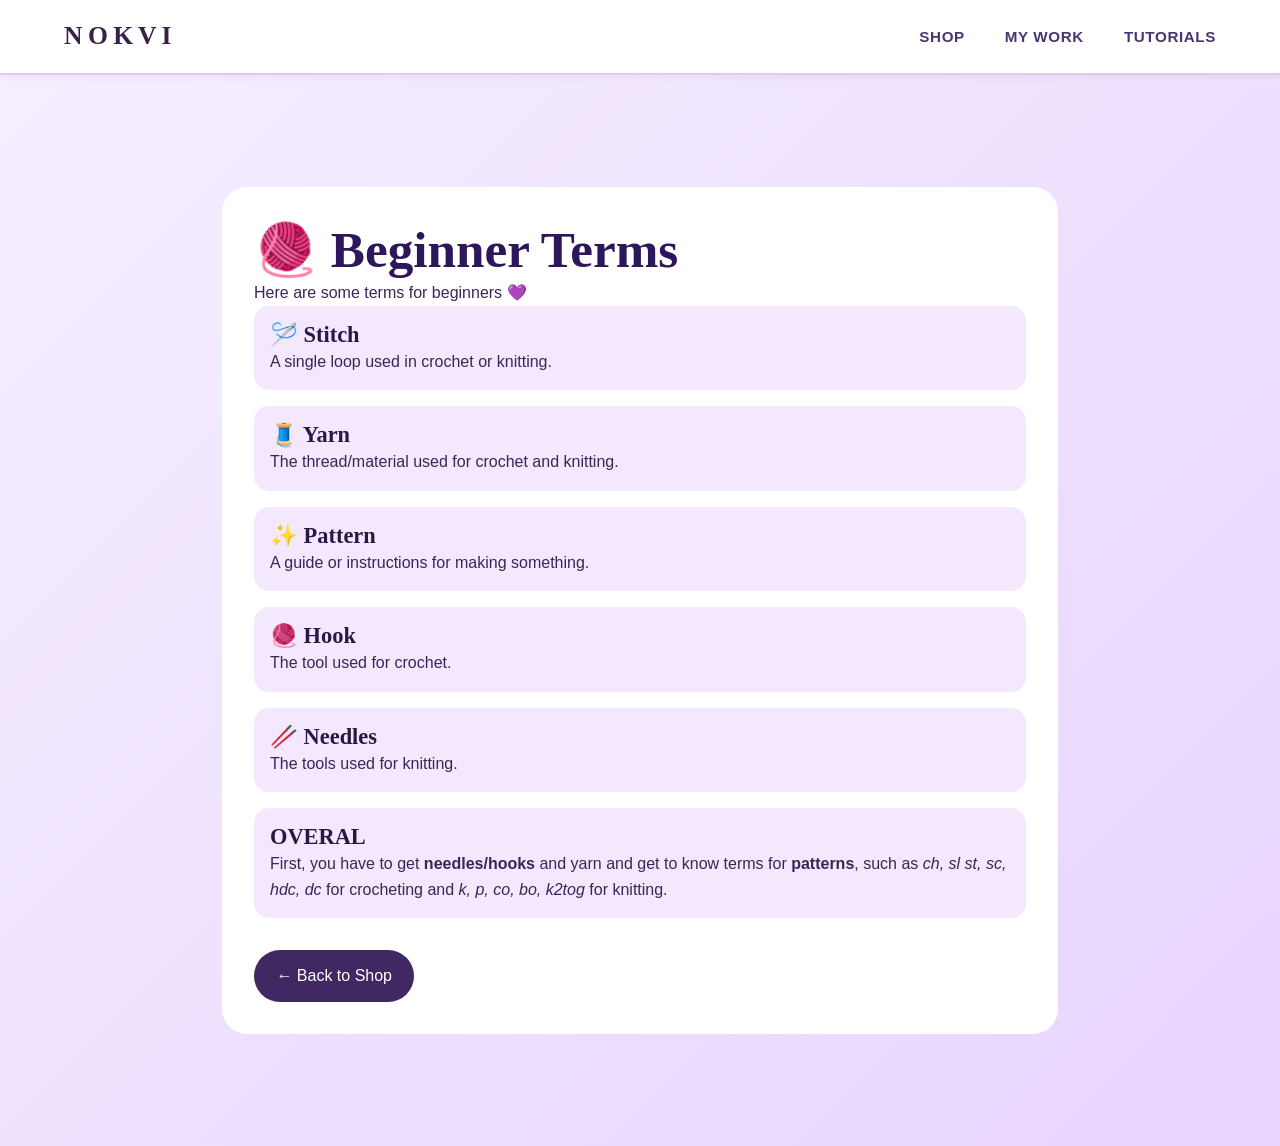
==== begginers.html @ 85344cce "more explaining for beginners" ====
<!DOCTYPE html>
<html lang="en">
<head>
  <meta charset="UTF-8" />
  <meta name="viewport" content="width=device-width, initial-scale=1.0"/>
  <title>Beginners — N O K V I</title>

  <link rel="stylesheet" href="css/style.css">
</head>

<body>

  <!-- HEADER -->
  <header class="site-header">
    <nav class="nav">
      <a href="index.html" class="nav__logo">N O K V I</a>

      <ul class="nav__links">
        <li><a href="index.html">Shop</a></li>
        <li><a href="gallery.html">My Work</a></li>
        <li><a href="tutorials.html">Tutorials</a></li>
      </ul>
    </nav>
  </header>

  <!-- BEGINNER PAGE -->
  <main class="beginner-page">

    <section class="beginner-card">

      <h1 class="beginner-title">🧶 Beginner Terms</h1>

      <p class="beginner-subtitle">
        Here are some terms for beginners 💜
      </p>

      <div class="tip-box">
        <h3>🪡 Stitch</h3>
        <p>A single loop used in crochet or knitting.</p>
      </div>

      <div class="tip-box">
        <h3>🧵 Yarn</h3>
        <p>The thread/material used for crochet and knitting.</p>
      </div>

      <div class="tip-box">
        <h3>✨ Pattern</h3>
        <p>A guide or instructions for making something.</p>
      </div>

      <div class="tip-box">
        <h3>🧶 Hook</h3>
        <p>The tool used for crochet.</p>
      </div>

      <div class="tip-box">
        <h3>🥢 Needles</h3>
        <p>The tools used for knitting.</p>
      </div>

      <div class="tip-box">
          <h3>OVERAL</h3>
<p>First, you have to get <strong>needles/hooks</strong> and yarn and 
  get to know terms for <strong>patterns</strong>, such as 
  <em>ch, sl st, sc, hdc, dc</em> for crocheting 
  and
   <em>k, p, co, bo, k2tog</em> for knitting.</p>
      </div>

      <a href="index.html" class="back-btn">
        ← Back to Shop
      </a>

    </section>

  </main>

</body>
</html>
---- css/style.css ----
/* =============================================
   CSS CUSTOM PROPERTIES
   ============================================= */
:root {
  --color-bg: #f5f0fa;
  --color-surface: #ffffff;

  --color-primary: #38204a;
  --color-primary-light: #4c266a;

  --color-accent: #50296a;
  --color-accent-soft: #efe3ff;

  --color-text: #2b1745;
  --color-text-muted: #4b3571;

  --color-border: #dcccf3;

  --color-success: #5a8a6a;
  --color-error: #b05050;

  --color-tag-bg: #f3e9ff;


  --font-display: 'Playfair Display', Georgia, serif;
  --font-body: 'Lato', 'Helvetica Neue', sans-serif;

  --space-xs: 0.25rem;
  --space-sm: 0.5rem;
  --space-md: 1rem;
  --space-lg: 1.5rem;
  --space-xl: 2.5rem;
  --space-2xl: 4rem;

  --radius-sm: 4px;
  --radius-md: 10px;
  --radius-lg: 20px;
  --radius-full: 999px;

  --shadow-sm: 0 2px 8px rgba(124, 92, 62, 0.08);
  --shadow-md: 0 6px 24px rgba(124, 92, 62, 0.13);
  --shadow-lg: 0 12px 40px rgba(124, 92, 62, 0.18);

  --transition: 0.22s ease;
}

/* =============================================
   RESET & BASE
   ============================================= */
*, *::before, *::after { box-sizing: border-box; margin: 0; padding: 0; }

html { scroll-behavior: smooth; }

body {
  font-family: var(--font-body);
  background: var(--color-bg);
  color: var(--color-text);
  line-height: 1.6;
  min-height: 100vh;
  display: flex;
  flex-direction: column;
}

img { max-width: 100%; height: auto; display: block; }

a { color: var(--color-primary); text-decoration: none; }

ul { list-style: none; }

/* =============================================
   TYPOGRAPHY
   ============================================= */
h1, h2, h3, h4 {
  font-family: var(--font-display);
  font-weight: 700;
  line-height: 1.2;
  color: var(--color-text);
}

h1 { font-size: clamp(2rem, 5vw, 3.2rem); }
h2 { font-size: clamp(1.5rem, 3vw, 2.2rem); }
h3 { font-size: clamp(1.1rem, 2vw, 1.4rem); }

/* =============================================
   HEADER & NAV  (Flexbox)
   ============================================= */
.site-header {
  background: var(--color-surface);
  border-bottom: 2px solid var(--color-border);
  position: sticky;
  top: 0;
  z-index: 100;
  box-shadow: var(--shadow-sm);
}

.nav {
  max-width: 1200px;
  margin: 0 auto;
  padding: var(--space-md) var(--space-lg);
  display: flex;
  align-items: center;
  justify-content: space-between;
  gap: var(--space-md);
}

.nav__logo {
  font-family: var(--font-display);
  font-size: 1.6rem;
  font-weight: 700;
  color: var(--color-primary);
  letter-spacing: -0.5px;
  white-space: nowrap;
}

.nav__logo span {
  color: var(--color-accent);
}

.nav__links {
  display: flex;
  align-items: center;
  gap: var(--space-xl);
}

.nav__links a {
  font-size: 0.95rem;
  font-weight: 600;
  color: var(--color-text-muted);
  letter-spacing: 0.04em;
  text-transform: uppercase;
  transition: color var(--transition);
  position: relative;
}

.nav__links a::after {
  content: '';
  position: absolute;
  bottom: -4px; left: 0; right: 0;
  height: 2px;
  background: var(--color-accent);
  transform: scaleX(0);
  transition: transform var(--transition);
}

.nav__links a:hover,
.nav__links a.active {
  color: var(--color-primary);
}

.nav__links a:hover::after,
.nav__links a.active::after {
  transform: scaleX(1);
}

.nav__cart-btn {
  display: flex;
  align-items: center;
  gap: var(--space-sm);
  background: var(--color-primary);
  color: white !important;
  padding: var(--space-sm) var(--space-lg);
  border-radius: var(--radius-full);
  font-size: 0.9rem;
  font-weight: 700;
  transition: background var(--transition), transform var(--transition);
}

.nav__cart-btn::after { display: none !important; }

.nav__cart-btn:hover {
  background: var(--color-primary-light);
  transform: translateY(-1px);
  color: white !important;
}

.cart-count {
  background: var(--color-accent);
  color: white;
  border-radius: var(--radius-full);
  font-size: 0.75rem;
  font-weight: 700;
  min-width: 20px;
  height: 20px;
  display: inline-flex;
  align-items: center;
  justify-content: center;
  padding: 0 5px;
}

/* Mobile nav hamburger */
.nav__hamburger {
  display: none;
  flex-direction: column;
  gap: 5px;
  background: none;
  border: none;
  cursor: pointer;
  padding: var(--space-sm);
}

.nav__hamburger span {
  display: block;
  width: 24px;
  height: 2px;
  background: var(--color-primary);
  border-radius: 2px;
  transition: var(--transition);
}

/* =============================================
   HERO  (Flexbox)
   ============================================= */
.hero {
  background: linear-gradient(135deg, #fae4fd 0%, #f3d5f5 50%, #e9c4ee 100%);
  padding: var(--space-2xl) var(--space-lg);
  position: relative;
  overflow: hidden;
}

.hero::before {
  content: '🧶';
  position: absolute;
  font-size: 18rem;
  opacity: 0.06;
  right: -2rem;
  top: -2rem;
  line-height: 1;
  pointer-events: none;
}

.hero__inner {
  max-width: 1200px;
  margin: 0 auto;
  display: flex;
  align-items: center;
  gap: var(--space-2xl);
}

.hero__text {
  flex: 1;
  animation: fadeUp 0.7s ease both;
}

.hero__badge {
  display: inline-block;
  background: var(--color-accent-soft);
  color: var(--color-primary);
  font-size: 0.8rem;
  font-weight: 700;
  letter-spacing: 0.1em;
  text-transform: uppercase;
  padding: var(--space-xs) var(--space-md);
  border-radius: var(--radius-full);
  margin-bottom: var(--space-md);
  border: 1px solid var(--color-accent);
}

.hero__title {
  margin-bottom: var(--space-md);
}

.hero__title em {
  color: var(--color-accent);
  font-style: italic;
}

.hero__subtitle {
  color: var(--color-text-muted);
  font-size: 1.1rem;
  max-width: 480px;
  margin-bottom: var(--space-xl);
}

.hero__actions {
  display: flex;
  gap: var(--space-md);
  flex-wrap: wrap;
}

.hero__image {
  flex: 0 0 340px;
  animation: fadeUp 0.7s 0.2s ease both;
}

.hero__image-placeholder {
  width: 340px;
  height: 320px;
  background: linear-gradient(135deg, var(--color-accent-soft), #e8c9a8);
  border-radius: var(--radius-lg);
  display: flex;
  flex-direction: column;
  align-items: center;
  justify-content: center;
  font-size: 5rem;
  border: 2px solid var(--color-border);
  gap: var(--space-md);
  box-shadow: var(--shadow-lg);
}
.hero__image-placeholder img {
  width: 100%;
  height: 100%;
  object-fit: cover;
  border-radius: var(--radius-lg);
}
.hero__image-placeholder p {
  font-family: var(--font-display);
  font-size: 0.9rem;
  color: var(--color-primary);
  font-style: italic;
}

/* =============================================
   BUTTONS  (Flexbox)
   ============================================= */
.btn {
  display: inline-flex;
  align-items: center;
  justify-content: center;
  gap: var(--space-sm);
  padding: 0.7rem 1.6rem;
  border-radius: var(--radius-full);
  font-family: var(--font-body);
  font-size: 0.95rem;
  font-weight: 700;
  cursor: pointer;
  border: 2px solid transparent;
  transition: all var(--transition);
  white-space: nowrap;
}

.btn--primary {
  background: var(--color-primary);
  color: white;
  border-color: var(--color-primary);
}

.btn--primary:hover {
  background: var(--color-primary-light);
  border-color: var(--color-primary-light);
  transform: translateY(-2px);
  box-shadow: var(--shadow-md);
}

.btn--outline {
  background: transparent;
  color: var(--color-primary);
  border-color: var(--color-primary);
}

.btn--outline:hover {
  background: var(--color-primary);
  color: white;
  transform: translateY(-2px);
}

.btn--accent {
  background: var(--color-accent);
  color: white;
  border-color: var(--color-accent);
}

.btn--accent:hover {
  background: var(--color-primary);
  border-color: var(--color-primary);
  transform: translateY(-2px);
  box-shadow: var(--shadow-md);
}

.btn--sm {
  padding: 0.4rem 1rem;
  font-size: 0.85rem;
}

.btn--full { width: 100%; }

/* =============================================
   SECTION WRAPPER
   ============================================= */
.section {
  padding: var(--space-2xl) var(--space-lg);
  max-width: 1200px;
  margin: 0 auto;
  width: 100%;
}

.section__header {
  text-align: center;
  margin-bottom: var(--space-xl);
}

.section__header p {
  color: var(--color-text-muted);
  font-size: 1.05rem;
  margin-top: var(--space-sm);
}

/* =============================================
   FILTER BAR  (Flexbox)
   ============================================= */
.filter-bar {
  display: flex;
  align-items: center;
  gap: var(--space-sm);
  flex-wrap: wrap;
  margin-bottom: var(--space-xl);
  justify-content: center;
}

.filter-btn {
  padding: var(--space-sm) var(--space-lg);
  border: 2px solid var(--color-border);
  background: var(--color-surface);
  color: var(--color-text-muted);
  border-radius: var(--radius-full);
  font-size: 0.88rem;
  font-weight: 600;
  cursor: pointer;
  transition: all var(--transition);
  font-family: var(--font-body);
}

.filter-btn:hover,
.filter-btn.active {
  border-color: var(--color-primary);
  background: var(--color-primary);
  color: white;
}

/* =============================================
   PRODUCT GRID  (CSS Grid)
   ============================================= */
.products-grid {
  display: grid;
  grid-template-columns: repeat(auto-fill, minmax(260px, 1fr));
  gap: var(--space-lg);
}

/* =============================================
   PRODUCT CARD  (Flexbox)
   ============================================= */
.product-card {
  background: var(--color-surface);
  border-radius: var(--radius-lg);
  overflow: hidden;
  border: 1px solid var(--color-border);
  box-shadow: var(--shadow-sm);
  transition: transform var(--transition), box-shadow var(--transition);
  display: flex;
  flex-direction: column;
  animation: fadeUp 0.4s ease both;
}

.product-card__image {
  width: 100%;
  height: 240px;
  overflow: hidden;
  border-radius: 20px 20px 0 0;
}

.product-card__image img {
  width: 100%;
  height: 100%;
  object-fit: cover;
  display: block;
}

.product-card:hover {
  transform: translateY(-4px);
  box-shadow: var(--shadow-md);
}

.product-card__image {
  width: 100%;
  height: 200px;
  object-fit: cover;
  background: var(--color-accent-soft);
  display: flex;
  align-items: center;
  justify-content: center;
  font-size: 3.5rem;
}

.product-card__body {
  padding: var(--space-md) var(--space-lg);
  flex: 1;
  display: flex;
  flex-direction: column;
  gap: var(--space-sm);
}

.product-card__tags {
  display: flex;
  gap: var(--space-xs);
  flex-wrap: wrap;
}

.tag {
  background: var(--color-tag-bg);
  color: var(--color-primary);
  font-size: 0.72rem;
  font-weight: 700;
  letter-spacing: 0.06em;
  text-transform: uppercase;
  padding: 2px 10px;
  border-radius: var(--radius-full);
  border: 1px solid var(--color-border);
}

.product-card__name {
  font-family: var(--font-display);
  font-size: 1.1rem;
  font-weight: 700;
  color: var(--color-text);
}

.product-card__desc {
  font-size: 0.88rem;
  color: var(--color-text-muted);
  flex: 1;
}

.product-card__footer {
  display: flex;
  align-items: center;
  justify-content: space-between;
  gap: var(--space-sm);
  margin-top: var(--space-sm);
  padding-top: var(--space-sm);
  border-top: 1px solid var(--color-border);
}

.product-card__price {
  font-family: var(--font-display);
  font-size: 1.3rem;
  font-weight: 700;
  color: var(--color-primary);
}
/* BEGGINERS */
.beginner-float {
  position: fixed;
  top: 120px;
  left: 30px;
  z-index: 999;
}

.beginner-float__card {
  display: flex;
  align-items: center;
  gap: 14px;

  background: rgb(152, 190, 152);

  color: white;
  text-decoration: none;

  padding: 1rem 1.2rem;

  border-radius: 20px;

  box-shadow:
    0 10px 30px rgba(91,45,130,0.25);

  transition:
    transform 0.25s ease,
    box-shadow 0.25s ease;

  width: 260px;
}

.beginner-float__card:hover {
  transform: translateY(-4px);

  box-shadow:
    0 15px 40px rgba(91,45,130,0.35);
}

.beginner-float__icon {
  font-size: 2rem;
}

.beginner-float__small {
  margin: 0;
  font-size: 0.8rem;
  opacity: 0.85;
}

.beginner-float__title {
  margin: 0;
  font-size: 1rem;
  font-weight: 700;
}


/* BEGINNERS PAGE */

body {
  background: linear-gradient(135deg, #f6efff, #e7d4ff);
  font-family: Arial, sans-serif;
  color: #3d2457;
}

.beginner-page {
  max-width: 900px;
  margin: 80px auto;
  padding: 2rem;
}

.beginner-card {
  background: white;
  border-radius: 25px;
  padding: 2rem;
}

.beginner-title {
  color: #2e165b;
}

.tip-box {
  background: #f4e8ff;
  padding: 1rem;
  border-radius: 15px;
  margin-bottom: 1rem;
}

.back-btn {
  display: inline-block;
  margin-top: 1rem;
  padding: 0.8rem 1.4rem;
  background: #402862;
  color: white;
  text-decoration: none;
  border-radius: 999px;
}
/* mobile */

@media (max-width: 768px) {

  .beginner-float {
    right: 15px;
    top: auto;
    bottom: 20px;
  }

  .beginner-float__card {
    width: 220px;
    padding: 0.9rem;
  }

}
/* =============================================
   CART SIDEBAR
   ============================================= */
.cart-overlay {
  position: fixed;
  inset: 0;
  background: rgba(0,0,0,0.4);
  z-index: 200;
  opacity: 0;
  pointer-events: none;
  transition: opacity var(--transition);
}

.cart-overlay.open { opacity: 1; pointer-events: all; }

.cart-sidebar {
  position: fixed;
  top: 0; right: 0;
  width: min(400px, 100vw);
  height: 100vh;
  background: var(--color-surface);
  z-index: 201;
  box-shadow: var(--shadow-lg);
  display: flex;
  flex-direction: column;
  transform: translateX(100%);
  transition: transform 0.3s ease;
  border-left: 2px solid var(--color-border);
}

.cart-sidebar.open { transform: translateX(0); }

.cart-sidebar__header {
  display: flex;
  align-items: center;
  justify-content: space-between;
  padding: var(--space-lg);
  border-bottom: 2px solid var(--color-border);
}

.cart-sidebar__header h2 {
  font-size: 1.3rem;
}

.cart-close-btn {
  background: none;
  border: none;
  font-size: 1.5rem;
  cursor: pointer;
  color: var(--color-text-muted);
  padding: var(--space-xs);
  border-radius: var(--radius-sm);
  transition: color var(--transition);
}

.cart-close-btn:hover { color: var(--color-primary); }

.cart-items {
  flex: 1;
  overflow-y: auto;
  padding: var(--space-md) var(--space-lg);
  display: flex;
  flex-direction: column;
  gap: var(--space-md);
}

.cart-empty {
  text-align: center;
  color: var(--color-text-muted);
  padding: var(--space-2xl) 0;
  font-style: italic;
  font-family: var(--font-display);
  font-size: 1.1rem;
}

.cart-item {
  display: flex;
  align-items: center;
  gap: var(--space-md);
  padding: var(--space-md);
  border: 1px solid var(--color-border);
  border-radius: var(--radius-md);
  background: var(--color-bg);
}

.cart-item__emoji { font-size: 2rem; }

.cart-item__info { flex: 1; }

.cart-item__name {
  font-weight: 700;
  font-size: 0.95rem;
  font-family: var(--font-display);
}

.cart-item__price {
  color: var(--color-accent);
  font-weight: 700;
  font-size: 0.9rem;
}

.cart-item__remove {
  background: none;
  border: none;
  cursor: pointer;
  color: var(--color-error);
  font-size: 1.1rem;
  padding: var(--space-xs);
  border-radius: var(--radius-sm);
  transition: background var(--transition);
}

.cart-item__remove:hover { background: #fdeaea; }

.cart-sidebar__footer {
  padding: var(--space-lg);
  border-top: 2px solid var(--color-border);
  display: flex;
  flex-direction: column;
  gap: var(--space-md);
}

.cart-total {
  display: flex;
  justify-content: space-between;
  font-family: var(--font-display);
  font-size: 1.2rem;
  font-weight: 700;
}

/* =============================================
   GALLERY GRID  (CSS Grid)
   ============================================= */
.gallery-grid {
  display: grid;
  grid-template-columns: repeat(auto-fill, minmax(240px, 1fr));
  gap: var(--space-md);
}

.gallery-card {
  background: var(--color-surface);
  border-radius: var(--radius-lg);
  overflow: hidden;
  border: 1px solid var(--color-border);
  box-shadow: var(--shadow-sm);
  transition: transform var(--transition), box-shadow var(--transition);
  animation: fadeUp 0.4s ease both;
}

.gallery-card:hover {
  transform: translateY(-4px);
  box-shadow: var(--shadow-md);
}

.gallery-card__img {
  width: 100%;
  height: 220px;
  object-fit: cover;
  background: linear-gradient(135deg, var(--color-accent-soft), #e8c9a8);
  display: flex;
  align-items: center;
  justify-content: center;
  font-size: 4rem;
}

.gallery-card__body {
  padding: var(--space-md);
}

.gallery-card__title {
  font-family: var(--font-display);
  font-weight: 700;
  margin-bottom: var(--space-xs);
}

.gallery-card__meta {
  font-size: 0.82rem;
  color: var(--color-text-muted);
}
.price-group-hidden {
  display: none;
}
.form-actions {
  margin-top: 1.5rem;
  display: flex;
  gap: 1rem;
  flex-wrap: wrap;
}

/* =============================================
   UPLOAD FORM
   ============================================= */
.upload-section {
  background: linear-gradient(135deg, #fdf6ee, #f5e8d5);
  border: 2px dashed var(--color-accent);
  border-radius: var(--radius-lg);
  padding: var(--space-xl);
  margin-bottom: var(--space-2xl);
}

.upload-section h2 {
  margin-bottom: var(--space-lg);
  display: flex;
  align-items: center;
  gap: var(--space-sm);
}

.form-grid {
  display: grid;
  grid-template-columns: 1fr 1fr;
  gap: var(--space-md);
}

.form-group {
  display: flex;
  flex-direction: column;
  gap: var(--space-xs);
}

.form-group--full { grid-column: 1 / -1; }

.form-group label {
  font-size: 0.88rem;
  font-weight: 700;
  color: var(--color-text);
  letter-spacing: 0.03em;
}

.form-group input,
.form-group select,
.form-group textarea {
  padding: 0.65rem var(--space-md);
  border: 2px solid var(--color-border);
  border-radius: var(--radius-md);
  font-family: var(--font-body);
  font-size: 0.95rem;
  color: var(--color-text);
  background: var(--color-surface);
  transition: border-color var(--transition), box-shadow var(--transition);
  outline: none;
}

.form-group input:focus,
.form-group select:focus,
.form-group textarea:focus {
  border-color: var(--color-primary);
  box-shadow: 0 0 0 3px rgba(124, 92, 62, 0.12);
}

.form-group input.error,
.form-group select.error,
.form-group textarea.error {
  border-color: var(--color-error);
}

.form-group textarea { resize: vertical; min-height: 100px; }

.form-group--checkbox {
  flex-direction: row;
  align-items: center;
  gap: var(--space-sm);
}

.form-group--checkbox input { width: auto; }

.form-group--checkbox label { font-size: 0.95rem; font-weight: 400; }

.field-error {
  font-size: 0.8rem;
  color: var(--color-error);
  font-weight: 600;
}

.form-feedback {
  padding: var(--space-md);
  border-radius: var(--radius-md);
  font-weight: 700;
  font-size: 0.95rem;
  display: none;
  margin-top: var(--space-md);
}

.form-feedback.success {
  background: #eaf5ec;
  color: var(--color-success);
  border: 1px solid #a8d5b5;
  display: block;
}

.form-feedback.error {
  background: #fdeaea;
  color: var(--color-error);
  border: 1px solid #f0b8b8;
  display: block;
}

.gallery-card__img img {
  width: 100%;
  height: 100%;
  object-fit: cover;
  border-radius: var(--radius-lg);
}
/* =============================================
   TUTORIALS PAGE
   ============================================= */
.search-bar {
  display: flex;
  gap: var(--space-md);
  align-items: center;
  max-width: 560px;
  margin: 0 auto var(--space-xl);
}

.search-bar input {
  flex: 1;
  padding: 0.75rem var(--space-lg);
  border: 2px solid var(--color-border);
  border-radius: var(--radius-full);
  font-size: 1rem;
  font-family: var(--font-body);
  outline: none;
  transition: border-color var(--transition), box-shadow var(--transition);
  background: var(--color-surface);
  color: var(--color-text);
}

.search-bar input:focus {
  border-color: var(--color-primary);
  box-shadow: 0 0 0 3px rgba(124,92,62,0.1);
}

.videos-grid {
  display: grid;
  grid-template-columns: repeat(auto-fill, minmax(300px, 1fr));
  gap: var(--space-lg);
}

.video-card {
  background: var(--color-surface);
  border-radius: var(--radius-lg);
  overflow: hidden;
  border: 1px solid var(--color-border);
  box-shadow: var(--shadow-sm);
  transition: transform var(--transition), box-shadow var(--transition);
  animation: fadeUp 0.4s ease both;
}

.video-card:hover {
  transform: translateY(-4px);
  box-shadow: var(--shadow-md);
}

.video-card__thumb {
  width: 100%;
  height: 180px;
  object-fit: cover;
  background: var(--color-accent-soft);
  display: flex;
  align-items: center;
  justify-content: center;
  font-size: 3rem;
  position: relative;
}

.video-card__thumb img {
  width: 100%;
  height: 100%;
  object-fit: cover;
}

.video-card__play {
  position: absolute;
  inset: 0;
  display: flex;
  align-items: center;
  justify-content: center;
  background: rgba(0,0,0,0.2);
  transition: background var(--transition);
}

.video-card__play-icon {
  width: 52px;
  height: 52px;
  background: rgba(255,255,255,0.92);
  border-radius: 50%;
  display: flex;
  align-items: center;
  justify-content: center;
  font-size: 1.4rem;
  box-shadow: var(--shadow-md);
  transition: transform var(--transition);
}

.video-card:hover .video-card__play { background: rgba(0,0,0,0.35); }
.video-card:hover .video-card__play-icon { transform: scale(1.1); }

.video-card__body {
  padding: var(--space-md) var(--space-lg);
  display: flex;
  flex-direction: column;
  gap: var(--space-xs);
}

.video-card__channel {
  font-size: 0.78rem;
  font-weight: 700;
  color: var(--color-accent);
  letter-spacing: 0.05em;
  text-transform: uppercase;
}

.video-card__title {
  font-family: var(--font-display);
  font-size: 1rem;
  font-weight: 700;
  line-height: 1.3;
}

.video-card__desc {
  font-size: 0.83rem;
  color: var(--color-text-muted);
  display: -webkit-box;
  -webkit-line-clamp: 2;
  -webkit-box-orient: vertical;
  overflow: hidden;
}
/*
.api-banner {
  background: #fff8e8;
  border: 2px solid #f0c060;
  border-radius: 10px;
  padding: 1rem 1.5rem;
  margin-bottom: 1.5rem;
  font-size: 0.93rem;
  display: flex;
  align-items: flex-start;
  gap: 0.75rem;
}*/

/* =============================================
   LOADING & ERROR STATES
   ============================================= */
.loading-state {
  display: none;
  flex-direction: column;
  align-items: center;
  justify-content: center;
  gap: var(--space-md);
  padding: var(--space-2xl) 0;
  color: var(--color-text-muted);
  font-family: var(--font-display);
  font-style: italic;
  font-size: 1.1rem;
}

.loading-state.visible { display: flex; }

.spinner {
  width: 44px;
  height: 44px;
  border: 4px solid var(--color-border);
  border-top-color: var(--color-primary);
  border-radius: 50%;
  animation: spin 0.9s linear infinite;
}

.error-state {
  display: none;
  align-items: center;
  justify-content: center;
  flex-direction: column;
  gap: var(--space-md);
  padding: var(--space-2xl) 0;
  color: var(--color-error);
  text-align: center;
}

.error-state.visible { display: flex; }

.error-state__icon { font-size: 2.5rem; }

/* =============================================
   FOOTER
   ============================================= */
.site-footer {
  background: #2d1837 ;
  color: #c8b8a8;
  padding: var(--space-xl) var(--space-lg);
  margin-top: auto;
}

.footer__inner {
  max-width: 1200px;
  margin: 0 auto;
  display: flex;
  align-items: center;
  justify-content: space-between;
  gap: var(--space-lg);
  flex-wrap: wrap;
}

.footer__logo {
  font-family: var(--font-display);
  font-size: 1.3rem;
  color: #ffffff;
}

.footer__links {
  display: flex;
  gap: var(--space-lg);
}

.footer__links a {
  color: #c8b8a8;
  font-size: 0.9rem;
  transition: color var(--transition);
}

.footer__links a:hover { color: var(--color-accent); }

.footer__copy {
  font-size: 0.82rem;
  opacity: 0.6;
}

/* =============================================
   TOAST NOTIFICATION
   ============================================= */
.toast {
  position: fixed;
  bottom: var(--space-xl);
  right: var(--space-xl);
  background: var(--color-text);
  color: white;
  padding: var(--space-md) var(--space-lg);
  border-radius: var(--radius-md);
  font-size: 0.9rem;
  font-weight: 600;
  box-shadow: var(--shadow-lg);
  z-index: 500;
  transform: translateY(80px);
  opacity: 0;
  transition: transform 0.3s ease, opacity 0.3s ease;
  max-width: 300px;
}

.toast.show {
  transform: translateY(0);
  opacity: 1;
}

.toast.success { background: var(--color-success); }
.toast.error { background: var(--color-error); }

/* =============================================
   CATEGORY SECTION LABEL
   ============================================= */
.category-label {
  font-family: var(--font-display);
  font-size: 1.5rem;
  color: var(--color-primary);
  margin-bottom: var(--space-md);
  padding-bottom: var(--space-sm);
  border-bottom: 2px solid var(--color-border);
  display: flex;
  align-items: center;
  gap: var(--space-sm);
}

/* =============================================
   ANIMATIONS
   ============================================= */
@keyframes fadeUp {
  from { opacity: 0; transform: translateY(18px); }
  to   { opacity: 1; transform: translateY(0); }
}

@keyframes spin {
  to { transform: rotate(360deg); }
}

/* =============================================
   RESPONSIVE  — Tablet  ≤ 900px
   ============================================= */
@media (max-width: 900px) {
  .hero__image { display: none; }

  .hero__inner { flex-direction: column; text-align: center; }

  .hero__subtitle { max-width: 100%; }

  .hero__actions { justify-content: center; }

  .form-grid { grid-template-columns: 1fr; }
}

/* =============================================r
   RESPONSIVE  — Mobile  ≤ 600px
   ============================================= */
@media (max-width: 600px) {
  .nav__links { display: none; }
  .nav__links.open {
    display: flex;
    flex-direction: column;
    position: absolute;
    top: 64px; left: 0; right: 0;
    background: var(--color-surface);
    padding: var(--space-lg);
    border-bottom: 2px solid var(--color-border);
    gap: var(--space-lg);
    z-index: 99;
    box-shadow: var(--shadow-md);
  }

  .nav__hamburger { display: flex; }

  .nav__cart-btn span:first-child { display: none; }

  .products-grid { grid-template-columns: 1fr; }

  .gallery-grid { grid-template-columns: 1fr 1fr; }

  .videos-grid { grid-template-columns: 1fr; }

  .hero { padding: var(--space-xl) var(--space-md); }

  .section { padding: var(--space-xl) var(--space-md); }

  .search-bar { flex-direction: column; }

  .search-bar input { width: 100%; }

  .footer__inner { flex-direction: column; text-align: center; }

  .footer__links { justify-content: center; }

  .filter-bar { justify-content: flex-start; overflow-x: auto; flex-wrap: nowrap; padding-bottom: var(--space-sm); }
}
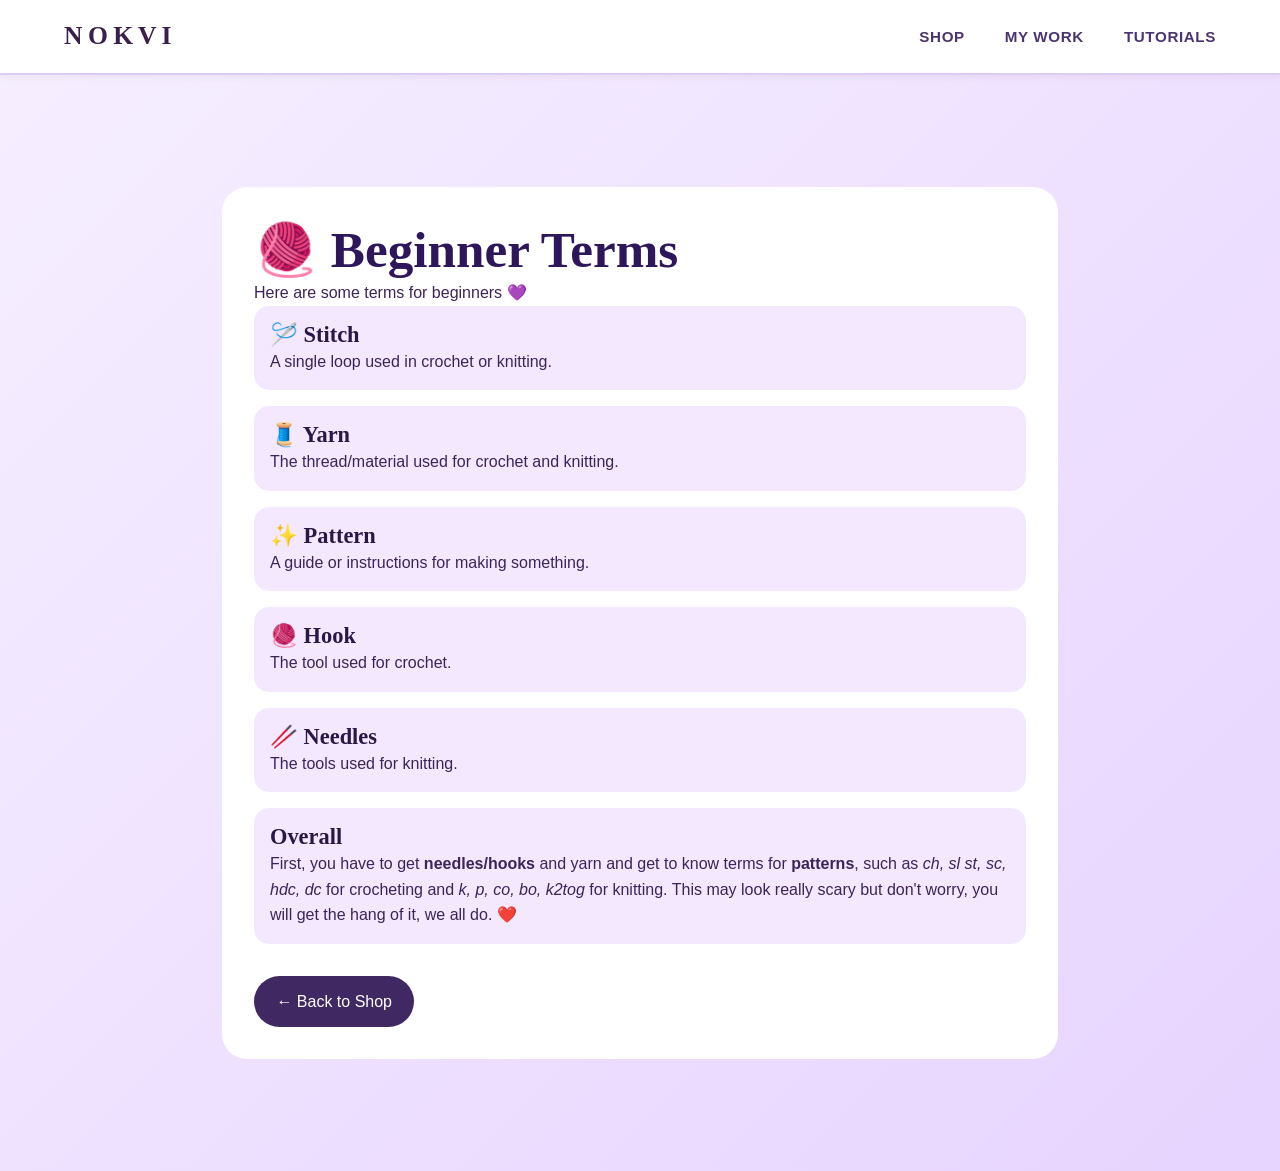
==== commit 50c2be80: "more text" ====
--- a/begginers.html
+++ b/begginers.html
@@ -60,13 +60,16 @@
       </div>
 
       <div class="tip-box">
-          <h3>OVERAL</h3>
-<p>First, you have to get <strong>needles/hooks</strong> and yarn and 
-  get to know terms for <strong>patterns</strong>, such as 
-  <em>ch, sl st, sc, hdc, dc</em> for crocheting 
-  and
-   <em>k, p, co, bo, k2tog</em> for knitting.</p>
-      </div>
+  <h3>Overall</h3>
+  <p>
+    First, you have to get <strong>needles/hooks</strong> and yarn and
+     get to know terms for <strong>patterns</strong>, such as
+      <em>ch, sl st, sc, hdc, dc</em> for crocheting and 
+      <em>k, p, co, bo, k2tog</em> for knitting. 
+      This may look really scary but don't worry, 
+      you will get the hang of it, we all do. ❤️
+  </p>
+</div>
 
       <a href="index.html" class="back-btn">
         ← Back to Shop
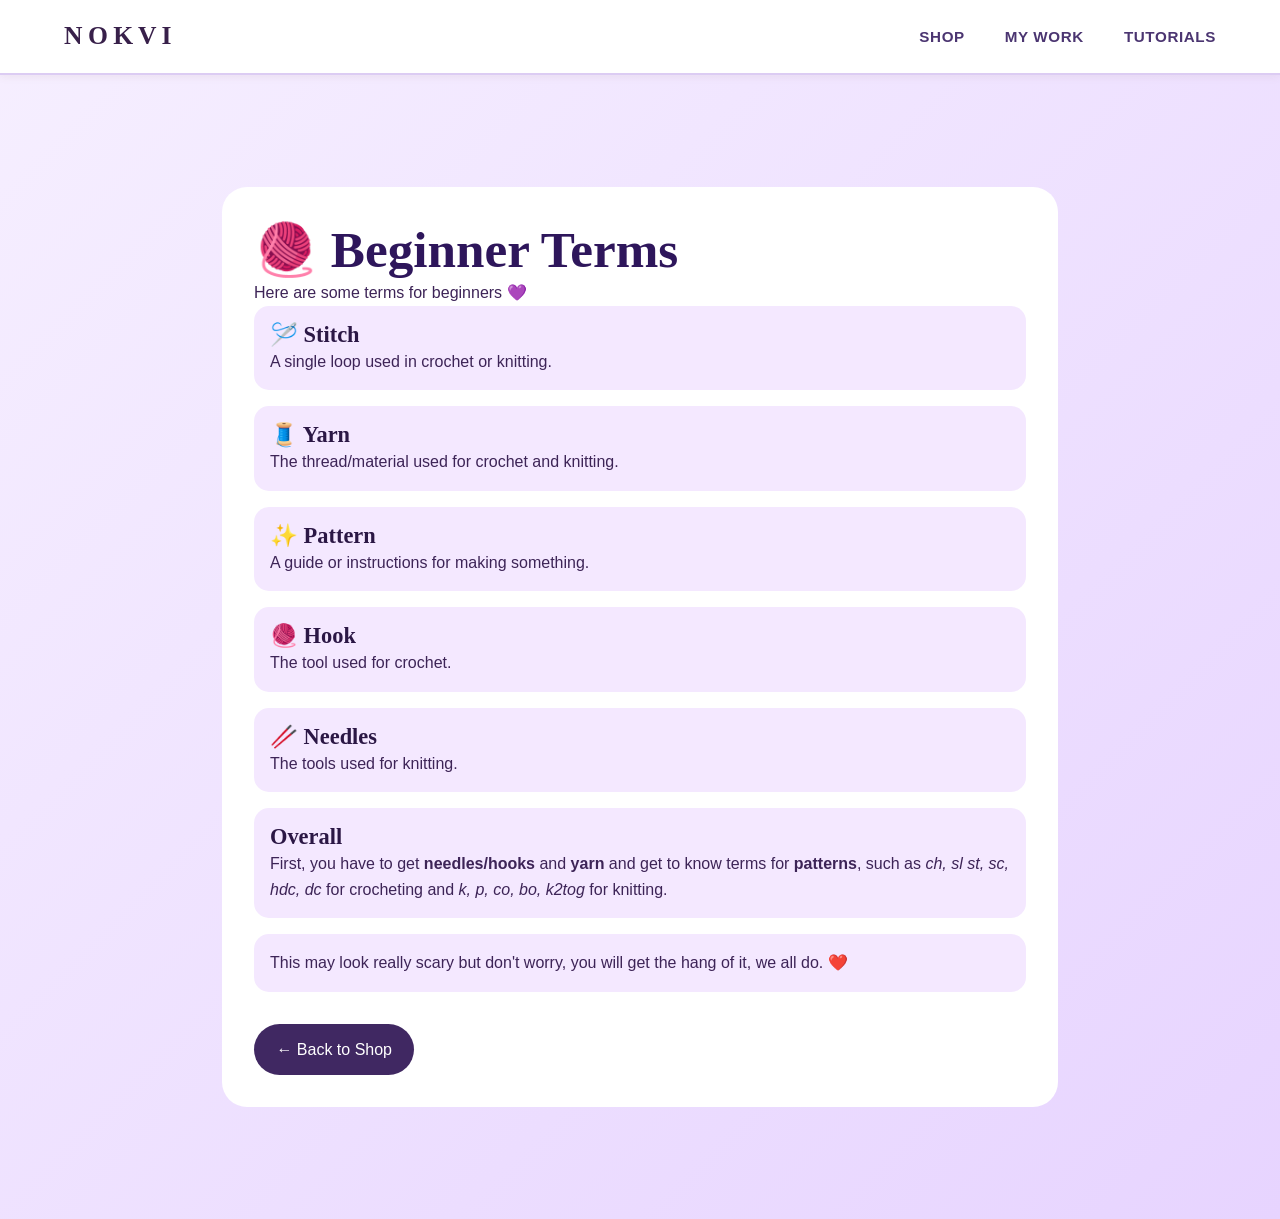
==== commit 7576570d: "more text" ====
--- a/begginers.html
+++ b/begginers.html
@@ -62,13 +62,14 @@
       <div class="tip-box">
   <h3>Overall</h3>
   <p>
-    First, you have to get <strong>needles/hooks</strong> and yarn and
+    First, you have to get <strong>needles/hooks</strong> and <strong>yarn</strong> and
      get to know terms for <strong>patterns</strong>, such as
       <em>ch, sl st, sc, hdc, dc</em> for crocheting and 
-      <em>k, p, co, bo, k2tog</em> for knitting. 
-      This may look really scary but don't worry, 
-      you will get the hang of it, we all do. ❤️
-  </p>
+      <em>k, p, co, bo, k2tog</em> for knitting.</p>
+</div>
+<div class="tip-box">
+     <p>This may look really scary but don't worry, 
+      you will get the hang of it, we all do. ❤️</p>
 </div>
 
       <a href="index.html" class="back-btn">
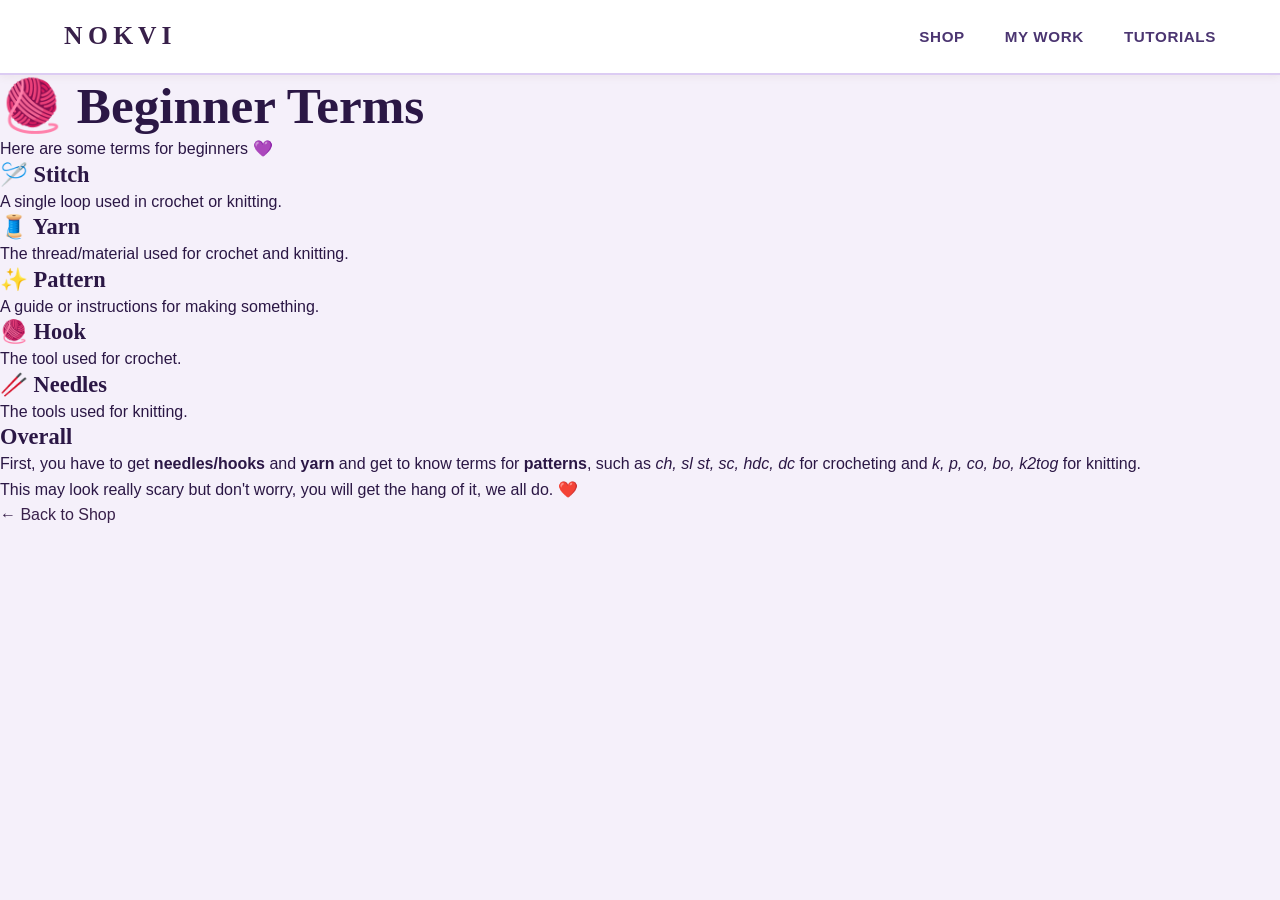
==== commit 03452471: "separated css file and devided them nice and clear, changed link names" ====
--- a/begginers.html
+++ b/begginers.html
@@ -5,7 +5,8 @@
   <meta name="viewport" content="width=device-width, initial-scale=1.0"/>
   <title>Beginners — N O K V I</title>
 
-  <link rel="stylesheet" href="css/style.css">
+  <link rel="stylesheet" href="css/base.css">
+<link rel="stylesheet" href="css/begginers.css">
 </head>
 
 <body>
--- a/css/base.css
+++ b/css/base.css
@@ -0,0 +1,452 @@
+/* =============================================
+   CSS CUSTOM PROPERTIES
+   ============================================= */
+:root {
+  --color-bg: #f5f0fa;
+  --color-surface: #ffffff;
+
+  --color-primary: #38204a;
+  --color-primary-light: #4c266a;
+
+  --color-accent: #50296a;
+  --color-accent-soft: #efe3ff;
+
+  --color-text: #2b1745;
+  --color-text-muted: #4b3571;
+
+  --color-border: #dcccf3;
+
+  --color-success: #5a8a6a;
+  --color-error: #b05050;
+
+  --color-tag-bg: #f3e9ff;
+
+  --font-display: 'Playfair Display', Georgia, serif;
+  --font-body: 'Lato', 'Helvetica Neue', sans-serif;
+
+  --space-xs: 0.25rem;
+  --space-sm: 0.5rem;
+  --space-md: 1rem;
+  --space-lg: 1.5rem;
+  --space-xl: 2.5rem;
+  --space-2xl: 4rem;
+
+  --radius-sm: 4px;
+  --radius-md: 10px;
+  --radius-lg: 20px;
+  --radius-full: 999px;
+
+  --shadow-sm: 0 2px 8px rgba(124, 92, 62, 0.08);
+  --shadow-md: 0 6px 24px rgba(124, 92, 62, 0.13);
+  --shadow-lg: 0 12px 40px rgba(124, 92, 62, 0.18);
+
+  --transition: 0.22s ease;
+}
+
+/* =============================================
+   RESET & BASE
+   ============================================= */
+*, *::before, *::after { box-sizing: border-box; margin: 0; padding: 0; }
+
+html { scroll-behavior: smooth; }
+
+body {
+  font-family: var(--font-body);
+  background: var(--color-bg);
+  color: var(--color-text);
+  line-height: 1.6;
+  min-height: 100vh;
+  display: flex;
+  flex-direction: column;
+}
+
+img { max-width: 100%; height: auto; display: block; }
+
+a { color: var(--color-primary); text-decoration: none; }
+
+ul { list-style: none; }
+
+/* =============================================
+   TYPOGRAPHY
+   ============================================= */
+h1, h2, h3, h4 {
+  font-family: var(--font-display);
+  font-weight: 700;
+  line-height: 1.2;
+  color: var(--color-text);
+}
+
+h1 { font-size: clamp(2rem, 5vw, 3.2rem); }
+h2 { font-size: clamp(1.5rem, 3vw, 2.2rem); }
+h3 { font-size: clamp(1.1rem, 2vw, 1.4rem); }
+
+/* =============================================
+   HEADER & NAV
+   ============================================= */
+.site-header {
+  background: var(--color-surface);
+  border-bottom: 2px solid var(--color-border);
+  position: sticky;
+  top: 0;
+  z-index: 100;
+  box-shadow: var(--shadow-sm);
+}
+
+.nav {
+  max-width: 1200px;
+  margin: 0 auto;
+  padding: var(--space-md) var(--space-lg);
+  display: flex;
+  align-items: center;
+  justify-content: space-between;
+  gap: var(--space-md);
+}
+
+.nav__logo {
+  font-family: var(--font-display);
+  font-size: 1.6rem;
+  font-weight: 700;
+  color: var(--color-primary);
+  letter-spacing: -0.5px;
+  white-space: nowrap;
+}
+
+.nav__logo span {
+  color: var(--color-accent);
+}
+
+.nav__links {
+  display: flex;
+  align-items: center;
+  gap: var(--space-xl);
+}
+
+.nav__links a {
+  font-size: 0.95rem;
+  font-weight: 600;
+  color: var(--color-text-muted);
+  letter-spacing: 0.04em;
+  text-transform: uppercase;
+  transition: color var(--transition);
+  position: relative;
+}
+
+.nav__links a::after {
+  content: '';
+  position: absolute;
+  bottom: -4px; left: 0; right: 0;
+  height: 2px;
+  background: var(--color-accent);
+  transform: scaleX(0);
+  transition: transform var(--transition);
+}
+
+.nav__links a:hover,
+.nav__links a.active {
+  color: var(--color-primary);
+}
+
+.nav__links a:hover::after,
+.nav__links a.active::after {
+  transform: scaleX(1);
+}
+
+.nav__cart-btn {
+  display: flex;
+  align-items: center;
+  gap: var(--space-sm);
+  background: var(--color-primary);
+  color: white !important;
+  padding: var(--space-sm) var(--space-lg);
+  border-radius: var(--radius-full);
+  font-size: 0.9rem;
+  font-weight: 700;
+  transition: background var(--transition), transform var(--transition);
+}
+
+.nav__cart-btn::after { display: none !important; }
+
+.nav__cart-btn:hover {
+  background: var(--color-primary-light);
+  transform: translateY(-1px);
+  color: white !important;
+}
+
+.cart-count {
+  background: var(--color-accent);
+  color: white;
+  border-radius: var(--radius-full);
+  font-size: 0.75rem;
+  font-weight: 700;
+  min-width: 20px;
+  height: 20px;
+  display: inline-flex;
+  align-items: center;
+  justify-content: center;
+  padding: 0 5px;
+}
+
+.nav__hamburger {
+  display: none;
+  flex-direction: column;
+  gap: 5px;
+  background: none;
+  border: none;
+  cursor: pointer;
+  padding: var(--space-sm);
+}
+
+.nav__hamburger span {
+  display: block;
+  width: 24px;
+  height: 2px;
+  background: var(--color-primary);
+  border-radius: 2px;
+  transition: var(--transition);
+}
+
+/* =============================================
+   BUTTONS
+   ============================================= */
+.btn {
+  display: inline-flex;
+  align-items: center;
+  justify-content: center;
+  gap: var(--space-sm);
+  padding: 0.7rem 1.6rem;
+  border-radius: var(--radius-full);
+  font-family: var(--font-body);
+  font-size: 0.95rem;
+  font-weight: 700;
+  cursor: pointer;
+  border: 2px solid transparent;
+  transition: all var(--transition);
+  white-space: nowrap;
+}
+
+.btn--primary {
+  background: var(--color-primary);
+  color: white;
+  border-color: var(--color-primary);
+}
+
+.btn--primary:hover {
+  background: var(--color-primary-light);
+  border-color: var(--color-primary-light);
+  transform: translateY(-2px);
+  box-shadow: var(--shadow-md);
+}
+
+.btn--outline {
+  background: transparent;
+  color: var(--color-primary);
+  border-color: var(--color-primary);
+}
+
+.btn--outline:hover {
+  background: var(--color-primary);
+  color: white;
+  transform: translateY(-2px);
+}
+
+.btn--accent {
+  background: var(--color-accent);
+  color: white;
+  border-color: var(--color-accent);
+}
+
+.btn--accent:hover {
+  background: var(--color-primary);
+  border-color: var(--color-primary);
+  transform: translateY(-2px);
+  box-shadow: var(--shadow-md);
+}
+
+.btn--sm {
+  padding: 0.4rem 1rem;
+  font-size: 0.85rem;
+}
+
+.btn--full { width: 100%; }
+
+/* =============================================
+   SECTION WRAPPER
+   ============================================= */
+.section {
+  padding: var(--space-2xl) var(--space-lg);
+  max-width: 1200px;
+  margin: 0 auto;
+  width: 100%;
+}
+
+.section__header {
+  text-align: center;
+  margin-bottom: var(--space-xl);
+}
+
+.section__header p {
+  color: var(--color-text-muted);
+  font-size: 1.05rem;
+  margin-top: var(--space-sm);
+}
+
+/* =============================================
+   LOADING & ERROR STATES
+   ============================================= */
+.loading-state {
+  display: none;
+  flex-direction: column;
+  align-items: center;
+  justify-content: center;
+  gap: var(--space-md);
+  padding: var(--space-2xl) 0;
+  color: var(--color-text-muted);
+  font-family: var(--font-display);
+  font-style: italic;
+  font-size: 1.1rem;
+}
+
+.loading-state.visible { display: flex; }
+
+.spinner {
+  width: 44px;
+  height: 44px;
+  border: 4px solid var(--color-border);
+  border-top-color: var(--color-primary);
+  border-radius: 50%;
+  animation: spin 0.9s linear infinite;
+}
+
+.error-state {
+  display: none;
+  align-items: center;
+  justify-content: center;
+  flex-direction: column;
+  gap: var(--space-md);
+  padding: var(--space-2xl) 0;
+  color: var(--color-error);
+  text-align: center;
+}
+
+.error-state.visible { display: flex; }
+
+.error-state__icon { font-size: 2.5rem; }
+
+/* =============================================
+   FOOTER
+   ============================================= */
+.site-footer {
+  background: #2d1837;
+  color: #c8b8a8;
+  padding: var(--space-xl) var(--space-lg);
+  margin-top: auto;
+}
+
+.footer__inner {
+  max-width: 1200px;
+  margin: 0 auto;
+  display: flex;
+  align-items: center;
+  justify-content: space-between;
+  gap: var(--space-lg);
+  flex-wrap: wrap;
+}
+
+.footer__logo {
+  font-family: var(--font-display);
+  font-size: 1.3rem;
+  color: #ffffff;
+}
+
+.footer__links {
+  display: flex;
+  gap: var(--space-lg);
+}
+
+.footer__links a {
+  color: #c8b8a8;
+  font-size: 0.9rem;
+  transition: color var(--transition);
+}
+
+.footer__links a:hover { color: var(--color-accent); }
+
+.footer__copy {
+  font-size: 0.82rem;
+  opacity: 0.6;
+}
+
+/* =============================================
+   TOAST NOTIFICATION
+   ============================================= */
+.toast {
+  position: fixed;
+  bottom: var(--space-xl);
+  right: var(--space-xl);
+  background: var(--color-text);
+  color: white;
+  padding: var(--space-md) var(--space-lg);
+  border-radius: var(--radius-md);
+  font-size: 0.9rem;
+  font-weight: 600;
+  box-shadow: var(--shadow-lg);
+  z-index: 500;
+  transform: translateY(80px);
+  opacity: 0;
+  transition: transform 0.3s ease, opacity 0.3s ease;
+  max-width: 300px;
+}
+
+.toast.show {
+  transform: translateY(0);
+  opacity: 1;
+}
+
+.toast.success { background: var(--color-success); }
+.toast.error { background: var(--color-error); }
+
+/* =============================================
+   ANIMATIONS
+   ============================================= */
+@keyframes fadeUp {
+  from { opacity: 0; transform: translateY(18px); }
+  to   { opacity: 1; transform: translateY(0); }
+}
+
+@keyframes spin {
+  to { transform: rotate(360deg); }
+}
+
+/* =============================================
+   GLOBAL RESPONSIVE
+   ============================================= */
+@media (max-width: 900px) {
+  .hero__image { display: none; }
+  .hero__inner { flex-direction: column; text-align: center; }
+  .hero__subtitle { max-width: 100%; }
+  .hero__actions { justify-content: center; }
+  .form-grid { grid-template-columns: 1fr; }
+}
+
+@media (max-width: 600px) {
+  .nav__links { display: none; }
+  .nav__links.open {
+    display: flex;
+    flex-direction: column;
+    position: absolute;
+    top: 64px; left: 0; right: 0;
+    background: var(--color-surface);
+    padding: var(--space-lg);
+    border-bottom: 2px solid var(--color-border);
+    gap: var(--space-lg);
+    z-index: 99;
+    box-shadow: var(--shadow-md);
+  }
+
+  .nav__hamburger { display: flex; }
+  .nav__cart-btn span:first-child { display: none; }
+
+  .section { padding: var(--space-xl) var(--space-md); }
+  .footer__inner { flex-direction: column; text-align: center; }
+  .footer__links { justify-content: center; }
+}
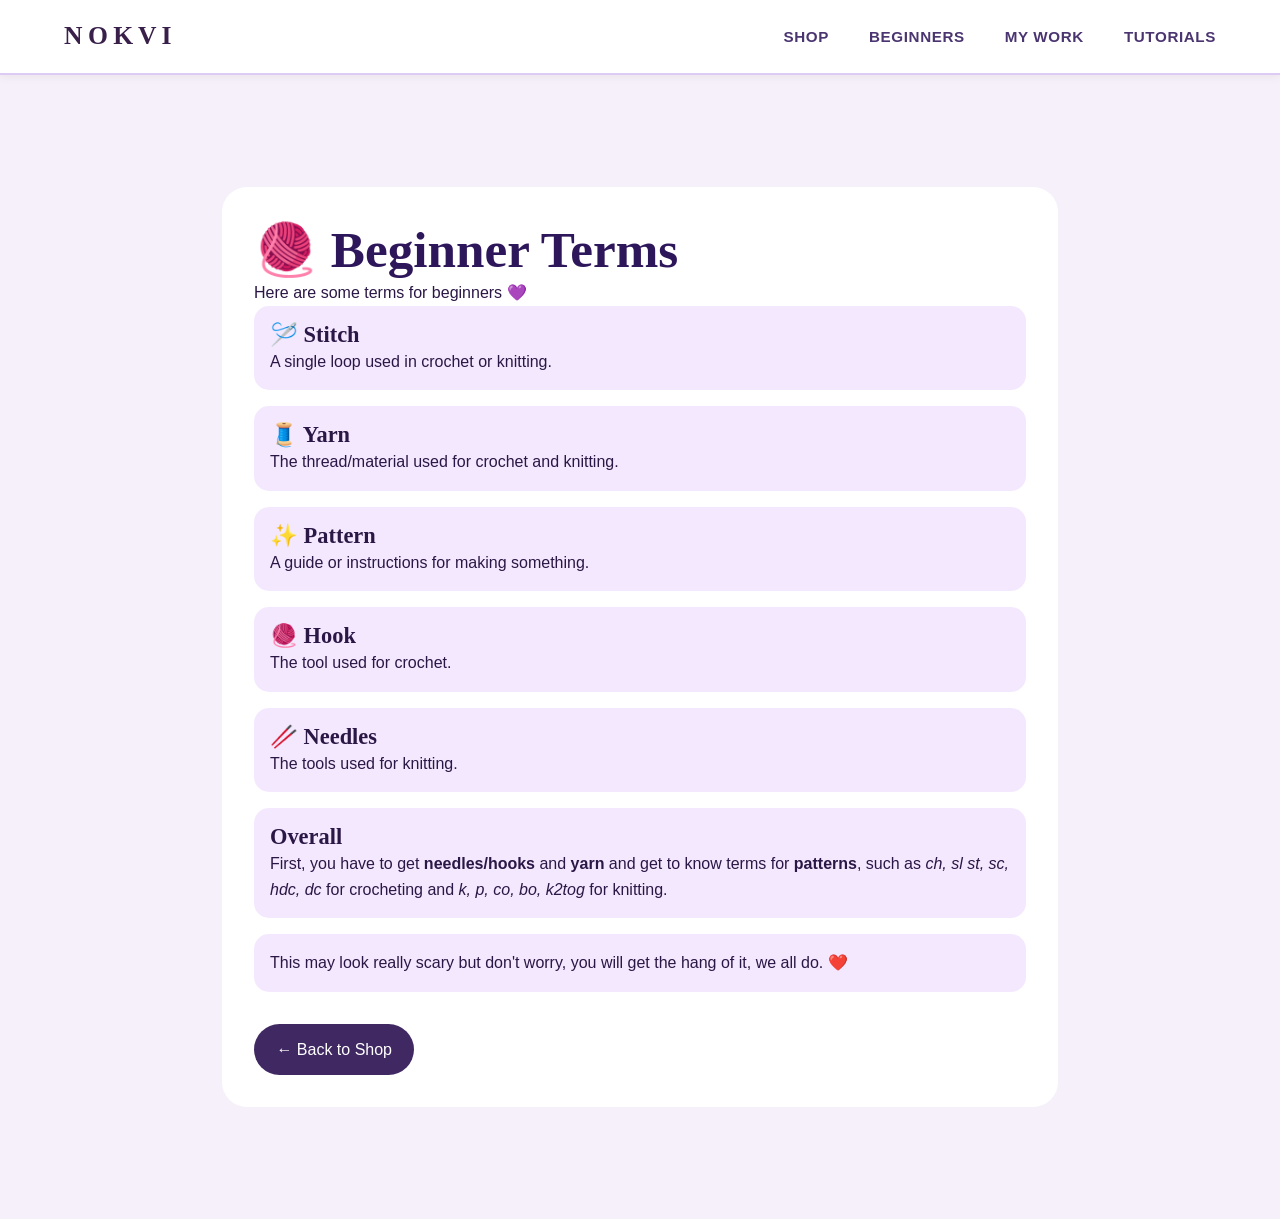
==== commit 8cd82d21: "needed lining" ====
--- a/begginers.html
+++ b/begginers.html
@@ -17,10 +17,11 @@
       <a href="index.html" class="nav__logo">N O K V I</a>
 
       <ul class="nav__links">
-        <li><a href="index.html">Shop</a></li>
-        <li><a href="gallery.html">My Work</a></li>
-        <li><a href="tutorials.html">Tutorials</a></li>
-      </ul>
+  <li><a href="index.html">Shop</a></li>
+  <li><a href="begginers.html">Beginners</a></li>
+  <li><a href="gallery.html">My Work</a></li>
+  <li><a href="tutorials.html">Tutorials</a></li>
+</ul>
     </nav>
   </header>
 
--- a/css/begginers.css
+++ b/css/begginers.css
@@ -0,0 +1,90 @@
+/* =============================================
+   BEGINNER FLOAT
+   ============================================= */
+.beginner-float {
+  position: fixed;
+  top: 120px;
+  left: 30px;
+  z-index: 999;
+}
+
+.beginner-float__card {
+  display: flex;
+  align-items: center;
+  gap: 14px;
+  background: rgb(152, 190, 152);
+  color: white;
+  text-decoration: none;
+  padding: 1rem 1.2rem;
+  border-radius: 20px;
+  box-shadow: 0 10px 30px rgba(91,45,130,0.25);
+  transition: transform 0.25s ease, box-shadow 0.25s ease;
+  width: 260px;
+}
+
+.beginner-float__card:hover {
+  transform: translateY(-4px);
+  box-shadow: 0 15px 40px rgba(91,45,130,0.35);
+}
+
+.beginner-float__icon { font-size: 2rem; }
+.beginner-float__small {
+  margin: 0;
+  font-size: 0.8rem;
+  opacity: 0.85;
+}
+.beginner-float__title {
+  margin: 0;
+  font-size: 1rem;
+  font-weight: 700;
+}
+
+/* =============================================
+   BEGINNERS PAGE
+   ============================================= */
+.beginner-page {
+  max-width: 900px;
+  margin: 80px auto;
+  padding: 2rem;
+}
+
+.beginner-card {
+  background: white;
+  border-radius: 25px;
+  padding: 2rem;
+}
+
+.beginner-title {
+  color: #2e165b;
+}
+
+.tip-box {
+  background: #f4e8ff;
+  padding: 1rem;
+  border-radius: 15px;
+  margin-bottom: 1rem;
+}
+
+.back-btn {
+  display: inline-block;
+  margin-top: 1rem;
+  padding: 0.8rem 1.4rem;
+  background: #402862;
+  color: white;
+  text-decoration: none;
+  border-radius: 999px;
+}
+
+/* Mobile */
+@media (max-width: 768px) {
+  .beginner-float {
+    right: 15px;
+    top: auto;
+    bottom: 20px;
+  }
+
+  .beginner-float__card {
+    width: 220px;
+    padding: 0.9rem;
+  }
+}
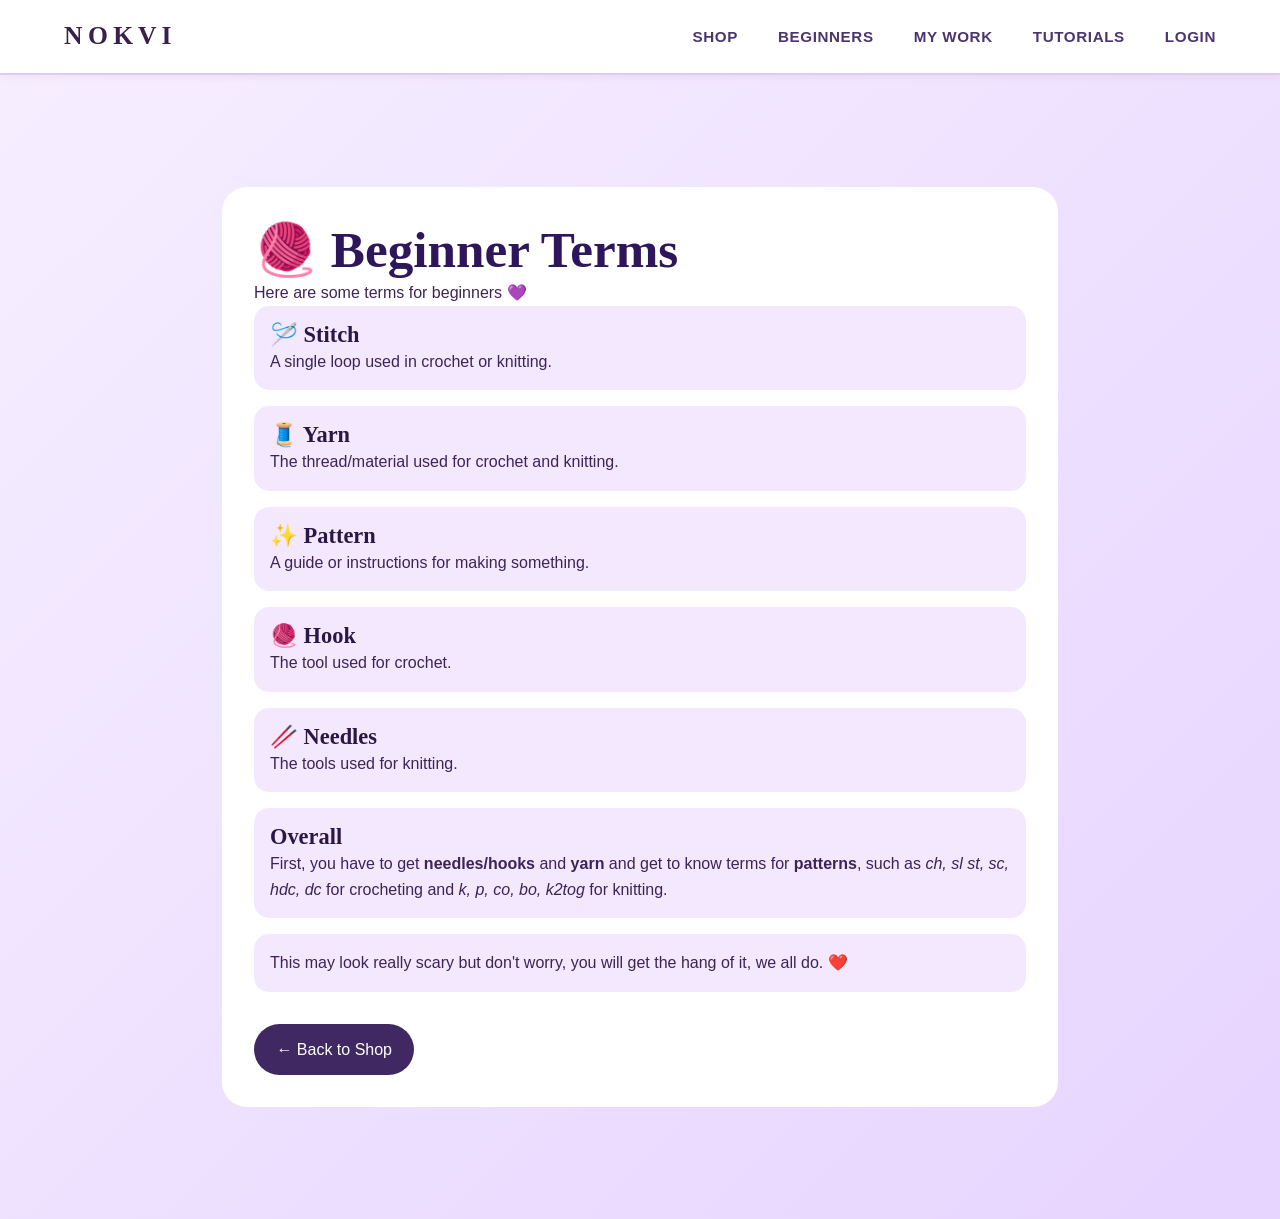
==== commit 399583b2: "login and all" ====
--- a/begginers.html
+++ b/begginers.html
@@ -21,6 +21,7 @@
   <li><a href="begginers.html">Beginners</a></li>
   <li><a href="gallery.html">My Work</a></li>
   <li><a href="tutorials.html">Tutorials</a></li>
+  <li><a href="login.html">Login</a></li>
 </ul>
     </nav>
   </header>
--- a/css/base.css
+++ b/css/base.css
@@ -268,6 +268,85 @@
 }
 
 .btn--full { width: 100%; }
+
+.beginner-float {
+  position: fixed;
+  top: 10%;
+  left: 80%;
+  transform: translateY(-50%);
+  z-index: 999;
+}
+.beginner-float__card {
+  display: flex;
+  align-items: center;
+  gap: 14px;
+  background: #98be98;
+  color: white;
+  text-decoration: none;
+  padding: 1rem 1.2rem;
+  border-radius: 999px;
+  box-shadow: 0 10px 30px rgba(91,45,130,0.25);
+  transition: transform 0.25s ease, box-shadow 0.25s ease;
+  width: 220px;
+}
+
+.beginner-float__card:hover {
+  transform: translateY(-4px);
+  box-shadow: 0 15px 40px rgba(91,45,130,0.35);
+}
+
+.beginner-float__icon { font-size: 1.5rem; }
+
+.beginner-float__small {
+  margin: 0;
+  font-size: 0.75rem;
+  opacity: 0.85;
+}
+
+.beginner-float__title {
+  margin: 0;
+  font-size: 0.9rem;
+  font-weight: 700;
+}
+
+.filter-bar {
+  display: flex;
+  align-items: center;
+  gap: var(--space-sm);
+  flex-wrap: wrap;
+  margin-bottom: var(--space-xl);
+  justify-content: center;
+}
+
+.filter-btn {
+  padding: var(--space-sm) var(--space-lg);
+  border: 2px solid var(--color-border);
+  background: var(--color-surface);
+  color: var(--color-text-muted);
+  border-radius: var(--radius-full);
+  font-size: 0.88rem;
+  font-weight: 600;
+  cursor: pointer;
+  transition: all var(--transition);
+  font-family: var(--font-body);
+}
+
+.filter-btn:hover,
+.filter-btn.active {
+  border-color: var(--color-primary);
+  background: var(--color-primary);
+  color: white;
+}
+
+@media (max-width: 768px) {
+  .beginner-float {
+    left: auto;
+    right: 15px;
+    top: auto;
+    bottom: 20px;
+  }
+  .beginner-float__card { width: 180px; padding: 0.8rem; }
+}
 
 /* =============================================
    SECTION WRAPPER
--- a/css/begginers.css
+++ b/css/begginers.css
@@ -1,6 +1,5 @@
-/* =============================================
-   BEGINNER FLOAT
-   ============================================= */
+
+/* BEGGINERS */
 .beginner-float {
   position: fixed;
   top: 120px;
@@ -12,36 +11,58 @@
   display: flex;
   align-items: center;
   gap: 14px;
+
   background: rgb(152, 190, 152);
+
   color: white;
   text-decoration: none;
+
   padding: 1rem 1.2rem;
+
   border-radius: 20px;
-  box-shadow: 0 10px 30px rgba(91,45,130,0.25);
-  transition: transform 0.25s ease, box-shadow 0.25s ease;
+
+  box-shadow:
+    0 10px 30px rgba(91,45,130,0.25);
+
+  transition:
+    transform 0.25s ease,
+    box-shadow 0.25s ease;
+
   width: 260px;
 }
 
 .beginner-float__card:hover {
   transform: translateY(-4px);
-  box-shadow: 0 15px 40px rgba(91,45,130,0.35);
+
+  box-shadow:
+    0 15px 40px rgba(91,45,130,0.35);
 }
 
-.beginner-float__icon { font-size: 2rem; }
+.beginner-float__icon {
+  font-size: 2rem;
+}
+
 .beginner-float__small {
   margin: 0;
   font-size: 0.8rem;
   opacity: 0.85;
 }
+
 .beginner-float__title {
   margin: 0;
   font-size: 1rem;
   font-weight: 700;
 }
 
-/* =============================================
-   BEGINNERS PAGE
-   ============================================= */
+
+/* BEGINNERS PAGE */
+
+body {
+  background: linear-gradient(135deg, #f6efff, #e7d4ff);
+  font-family: Arial, sans-serif;
+  color: #3d2457;
+}
+
 .beginner-page {
   max-width: 900px;
   margin: 80px auto;
@@ -74,9 +95,10 @@
   text-decoration: none;
   border-radius: 999px;
 }
+/* mobile */
 
-/* Mobile */
 @media (max-width: 768px) {
+
   .beginner-float {
     right: 15px;
     top: auto;
@@ -87,4 +109,3 @@
     width: 220px;
     padding: 0.9rem;
   }
-}
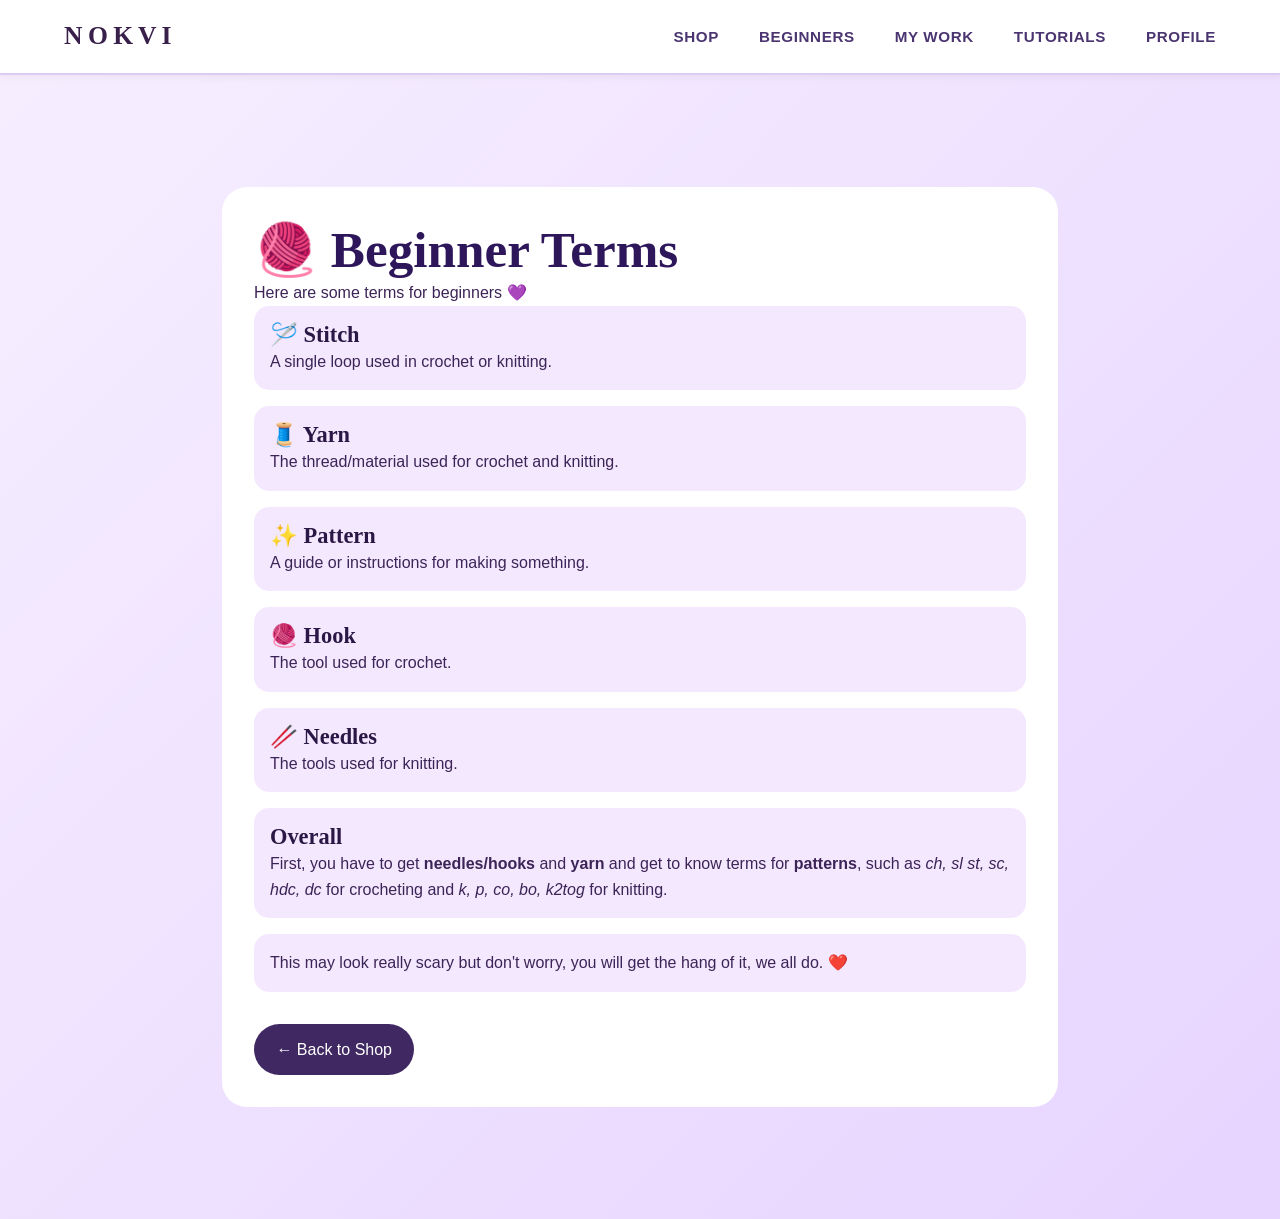
==== commit 4a2a1d64: "login and absolute all" ====
--- a/begginers.html
+++ b/begginers.html
@@ -8,6 +8,7 @@
   <link rel="stylesheet" href="css/base.css">
 <link rel="stylesheet" href="css/begginers.css">
 </head>
+
 
 <body>
 
@@ -21,8 +22,7 @@
   <li><a href="begginers.html">Beginners</a></li>
   <li><a href="gallery.html">My Work</a></li>
   <li><a href="tutorials.html">Tutorials</a></li>
-  <li><a href="login.html">Login</a></li>
-</ul>
+<li><a href="saved.html" id="profileLink">Profile</a></li></ul>
     </nav>
   </header>
 
@@ -83,5 +83,16 @@
 
   </main>
 
+
+  <script type="module" src="js/main.js"></script>
+
+  <script>
+    const user = localStorage.getItem('user');
+    const profileLink = document.getElementById('profileLink');
+    if (profileLink && user) profileLink.textContent = user;
+  </script>
+
+
+
 </body>
 </html>
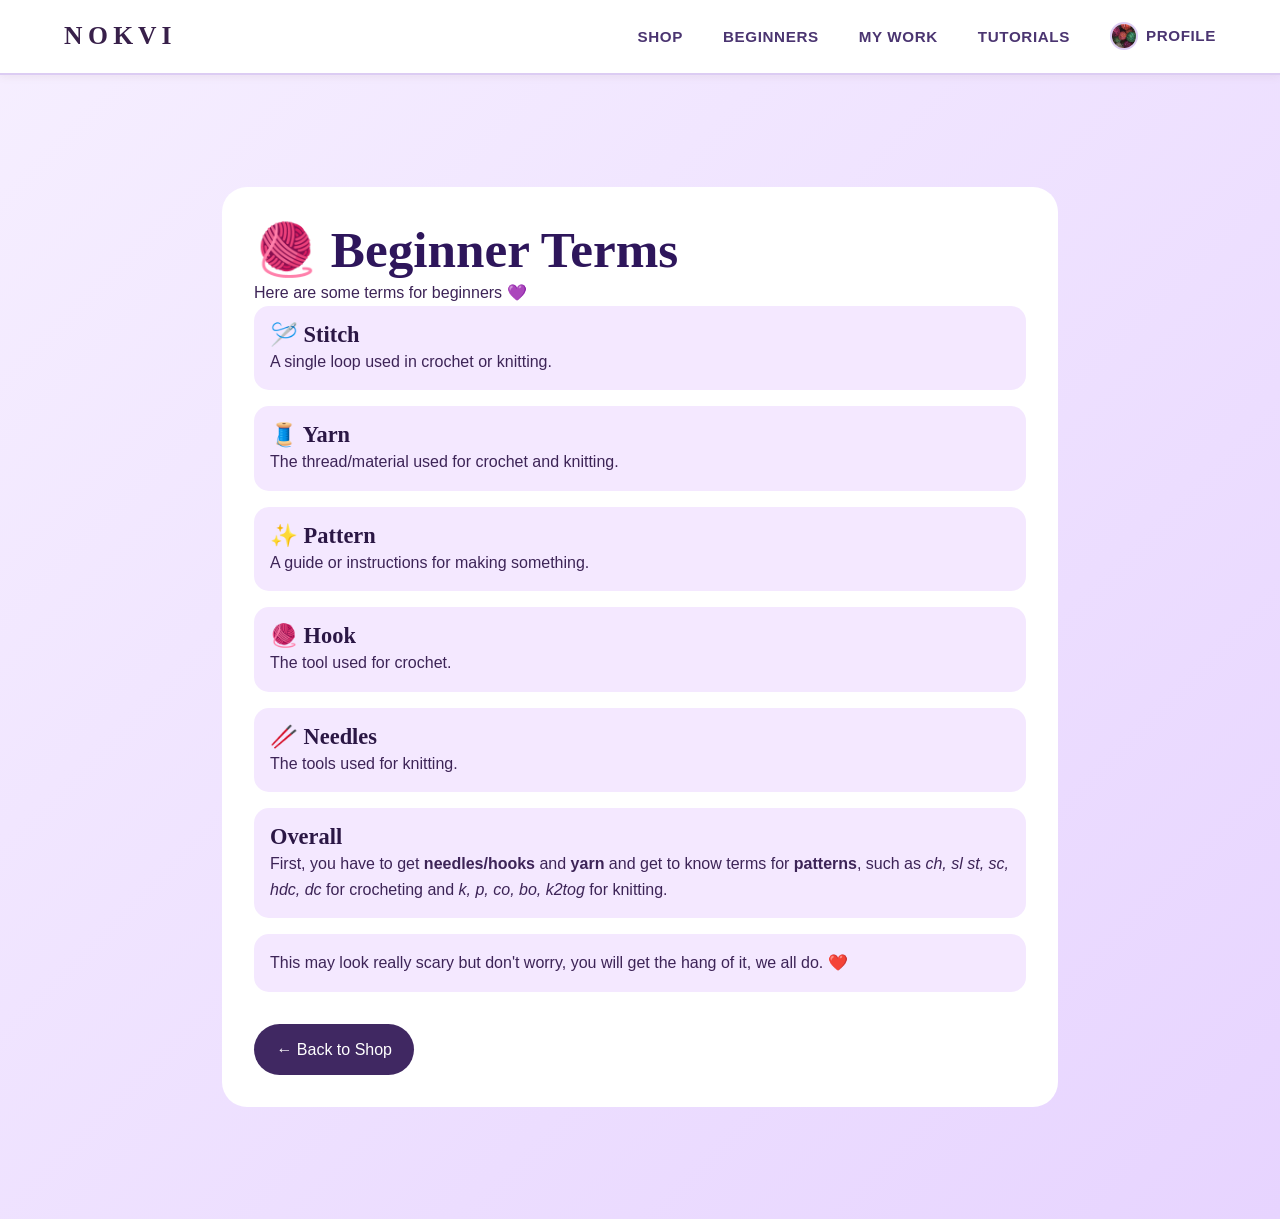
==== commit 475c5f86: "added orders in profile" ====
--- a/begginers.html
+++ b/begginers.html
@@ -22,8 +22,12 @@
   <li><a href="begginers.html">Beginners</a></li>
   <li><a href="gallery.html">My Work</a></li>
   <li><a href="tutorials.html">Tutorials</a></li>
-<li><a href="saved.html" id="profileLink">Profile</a></li></ul>
-    </nav>
+<li>
+  <a href="saved.html" id="profileLink" class="nav__profile">
+    <img id="navAvatar" src="assets/basket_of_yarn.jpg" alt="Profile" class="nav__avatar" />
+    <span id="profileName">Profile</span>
+  </a>
+</li>    </nav>
   </header>
 
   <!-- BEGINNER PAGE -->
@@ -87,10 +91,13 @@
   <script type="module" src="js/main.js"></script>
 
   <script>
-    const user = localStorage.getItem('user');
-    const profileLink = document.getElementById('profileLink');
-    if (profileLink && user) profileLink.textContent = user;
-  </script>
+  const user = localStorage.getItem('user');
+  const avatar = localStorage.getItem('userAvatar');
+  const profileName = document.getElementById('profileName');
+  const navAvatar = document.getElementById('navAvatar');
+  if (profileName && user) profileName.textContent = user;
+  if (navAvatar && avatar) navAvatar.src = avatar;
+</script>
 
 
 
--- a/css/base.css
+++ b/css/base.css
@@ -203,6 +203,20 @@
   background: var(--color-primary);
   border-radius: 2px;
   transition: var(--transition);
+}
+
+.nav__profile {
+  display: flex;
+  align-items: center;
+  gap: var(--space-sm);
+}
+
+.nav__avatar {
+  width: 28px;
+  height: 28px;
+  border-radius: 50%;
+  object-fit: cover;
+  border: 2px solid var(--color-border);
 }
 
 /* =============================================
@@ -272,7 +286,7 @@
 .beginner-float {
   position: fixed;
   top: 10%;
-  left: 80%;
+  left: 73%;
   transform: translateY(-50%);
   z-index: 999;
 }
